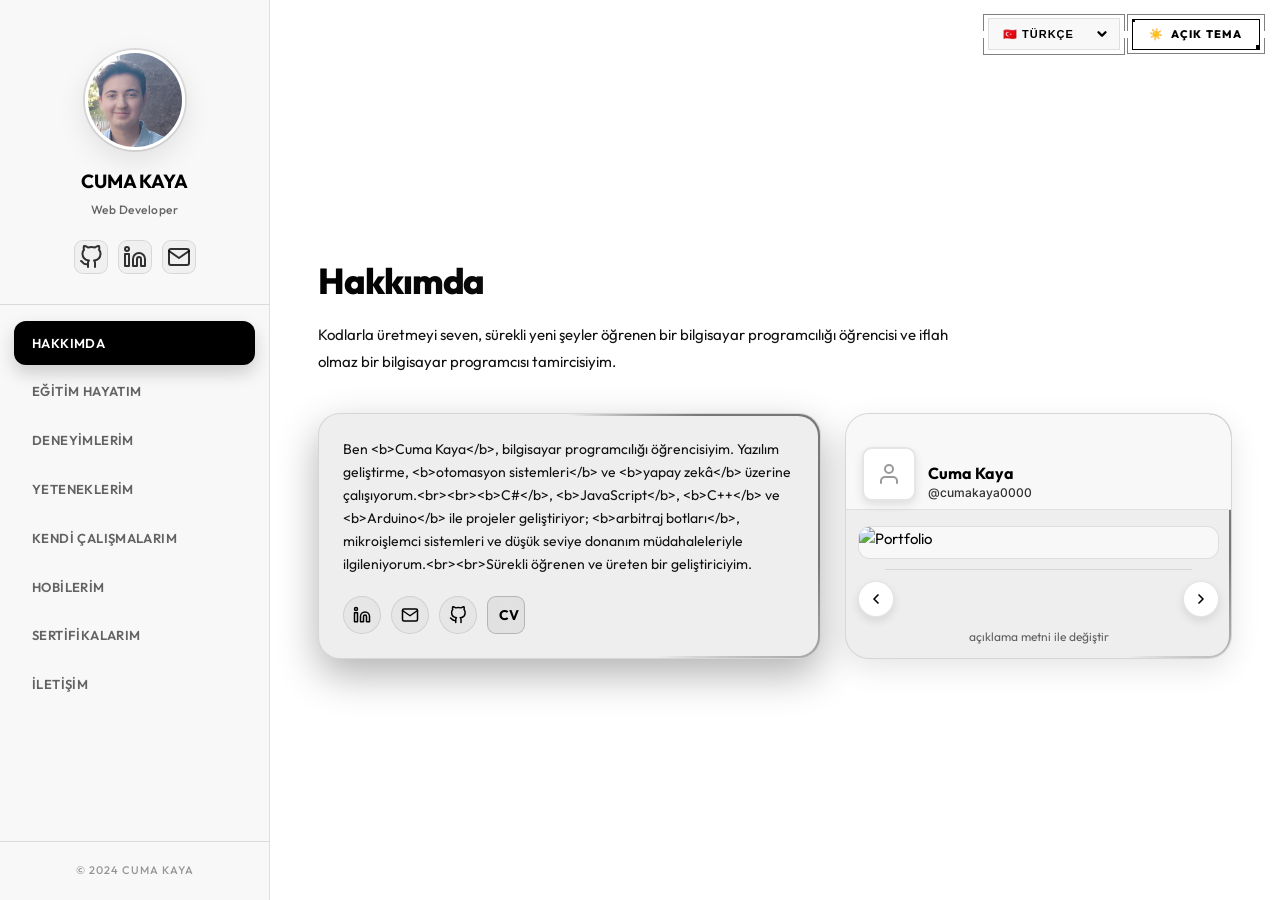
==== index.html @ 63563323 "Update portfolio: projects list, CV language selector, mobile menu click improvements, and minor sty" ====
<!DOCTYPE html>
<html lang="tr">
<head>
    <meta charset="UTF-8">
    <meta name="viewport" content="width=device-width, initial-scale=1.0">
    <meta name="description" content="Cuma Kaya - Bilgisayar programcılığı öğrencisi ve web teknolojileri meraklısı.">
    <meta name="author" content="Cuma Kaya">
    <title>Cuma Kaya - Portfolio</title>
    <!-- Ana sayfa hakkimda.html'ye yönlendiriliyor -->
    <meta http-equiv="refresh" content="0; url=hakkimda.html">
    <link rel="canonical" href="hakkimda.html">
    <script>window.location.replace("hakkimda.html");</script>
</head>
<body>
    <p>Yönlendiriliyor... <a href="hakkimda.html">Tıklayın</a></p>
</body>
</html>
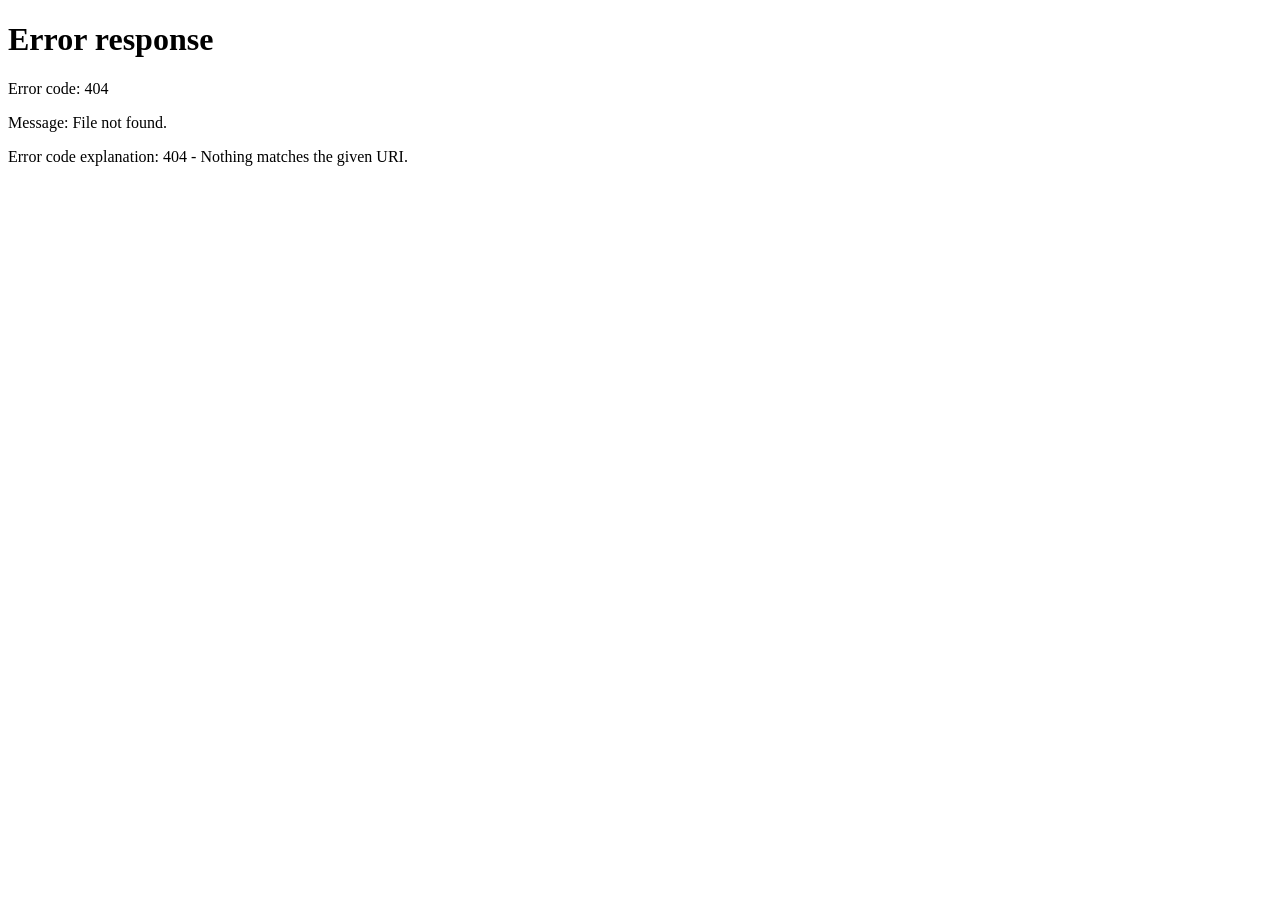
==== commit acc8b614: "Implement pretty URLs: strip .html extension dynamically in main.js, clean up inline scripts" ====
--- a/index.html
+++ b/index.html
@@ -9,7 +9,7 @@
     <!-- Ana sayfa hakkimda.html'ye yönlendiriliyor -->
     <meta http-equiv="refresh" content="0; url=hakkimda.html">
     <link rel="canonical" href="hakkimda.html">
-    <script>window.location.replace("hakkimda.html");</script>
+    <script>if (window.location.protocol === "file:") { window.location.replace("hakkimda.html"); } else { window.location.replace("hakkimda"); }</script>
 </head>
 <body>
     <p>Yönlendiriliyor... <a href="hakkimda.html">Tıklayın</a></p>
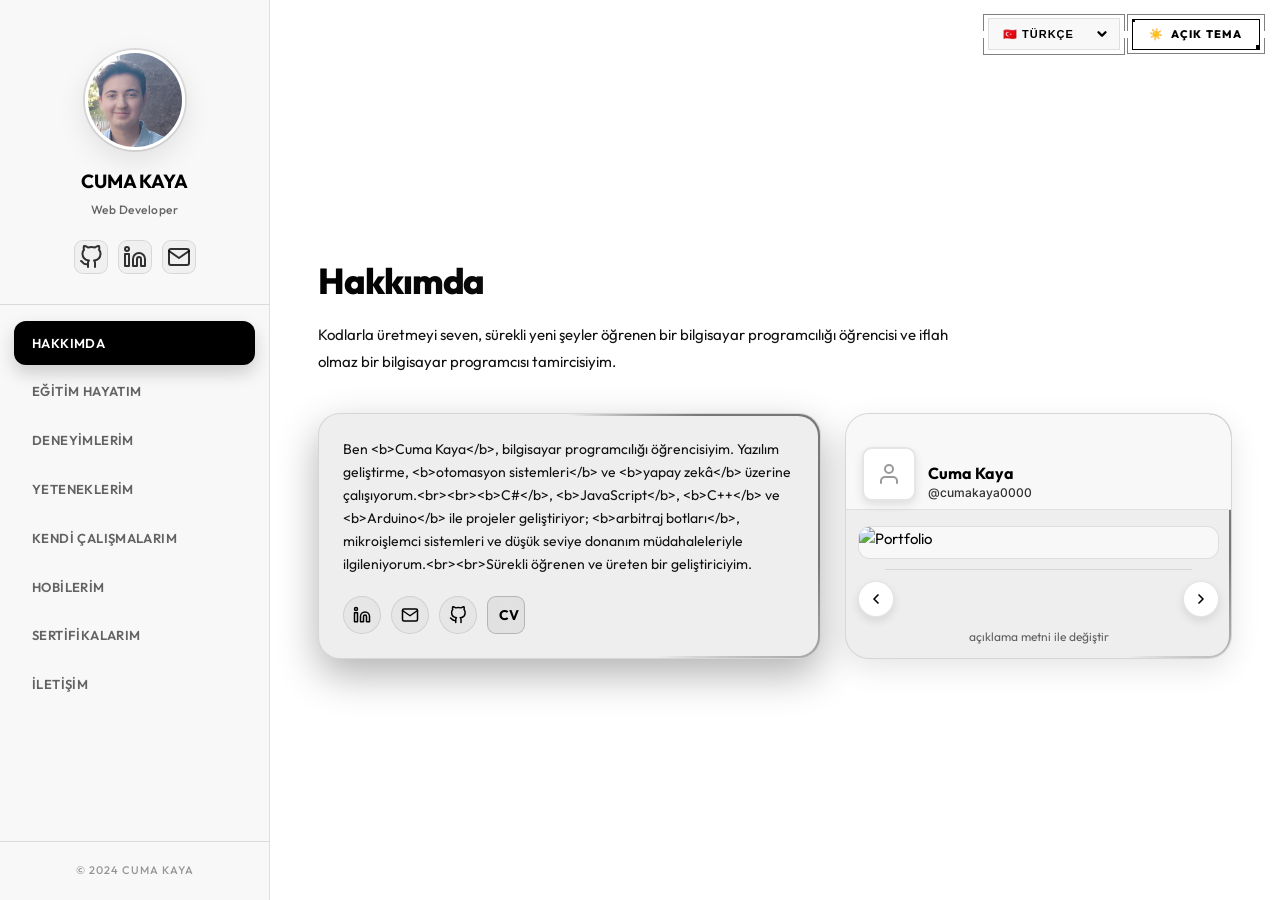
==== commit 2bef24ef: "Configure URLs to stay as root cumakaya.com on all pages using replaceState and sessionStorage" ====
--- a/index.html
+++ b/index.html
@@ -9,7 +9,14 @@
     <!-- Ana sayfa hakkimda.html'ye yönlendiriliyor -->
     <meta http-equiv="refresh" content="0; url=hakkimda.html">
     <link rel="canonical" href="hakkimda.html">
-    <script>if (window.location.protocol === "file:") { window.location.replace("hakkimda.html"); } else { window.location.replace("hakkimda"); }</script>
+    <script>
+        if (window.location.protocol === "file:") {
+            window.location.replace("hakkimda.html");
+        } else {
+            const activePage = sessionStorage.getItem('activePage') || 'hakkimda.html';
+            window.location.replace(activePage);
+        }
+    </script>
 </head>
 <body>
     <p>Yönlendiriliyor... <a href="hakkimda.html">Tıklayın</a></p>
